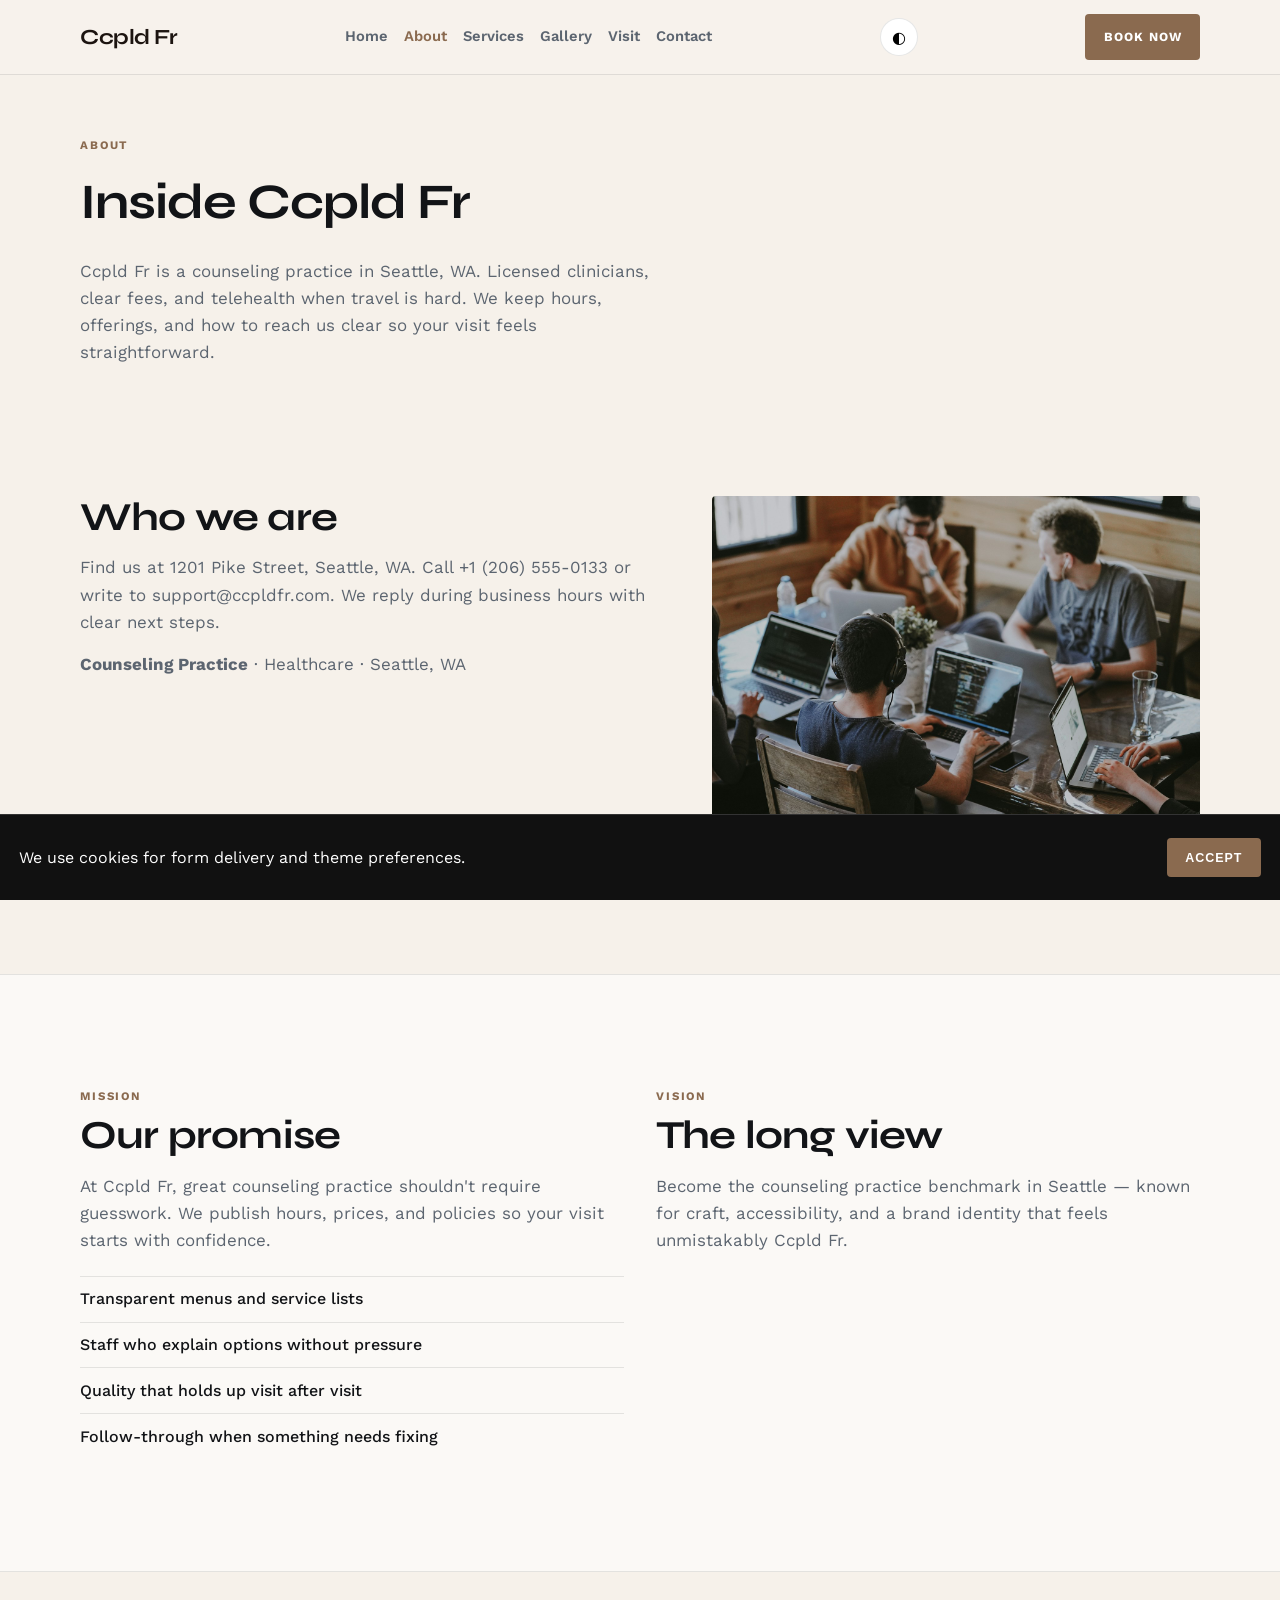
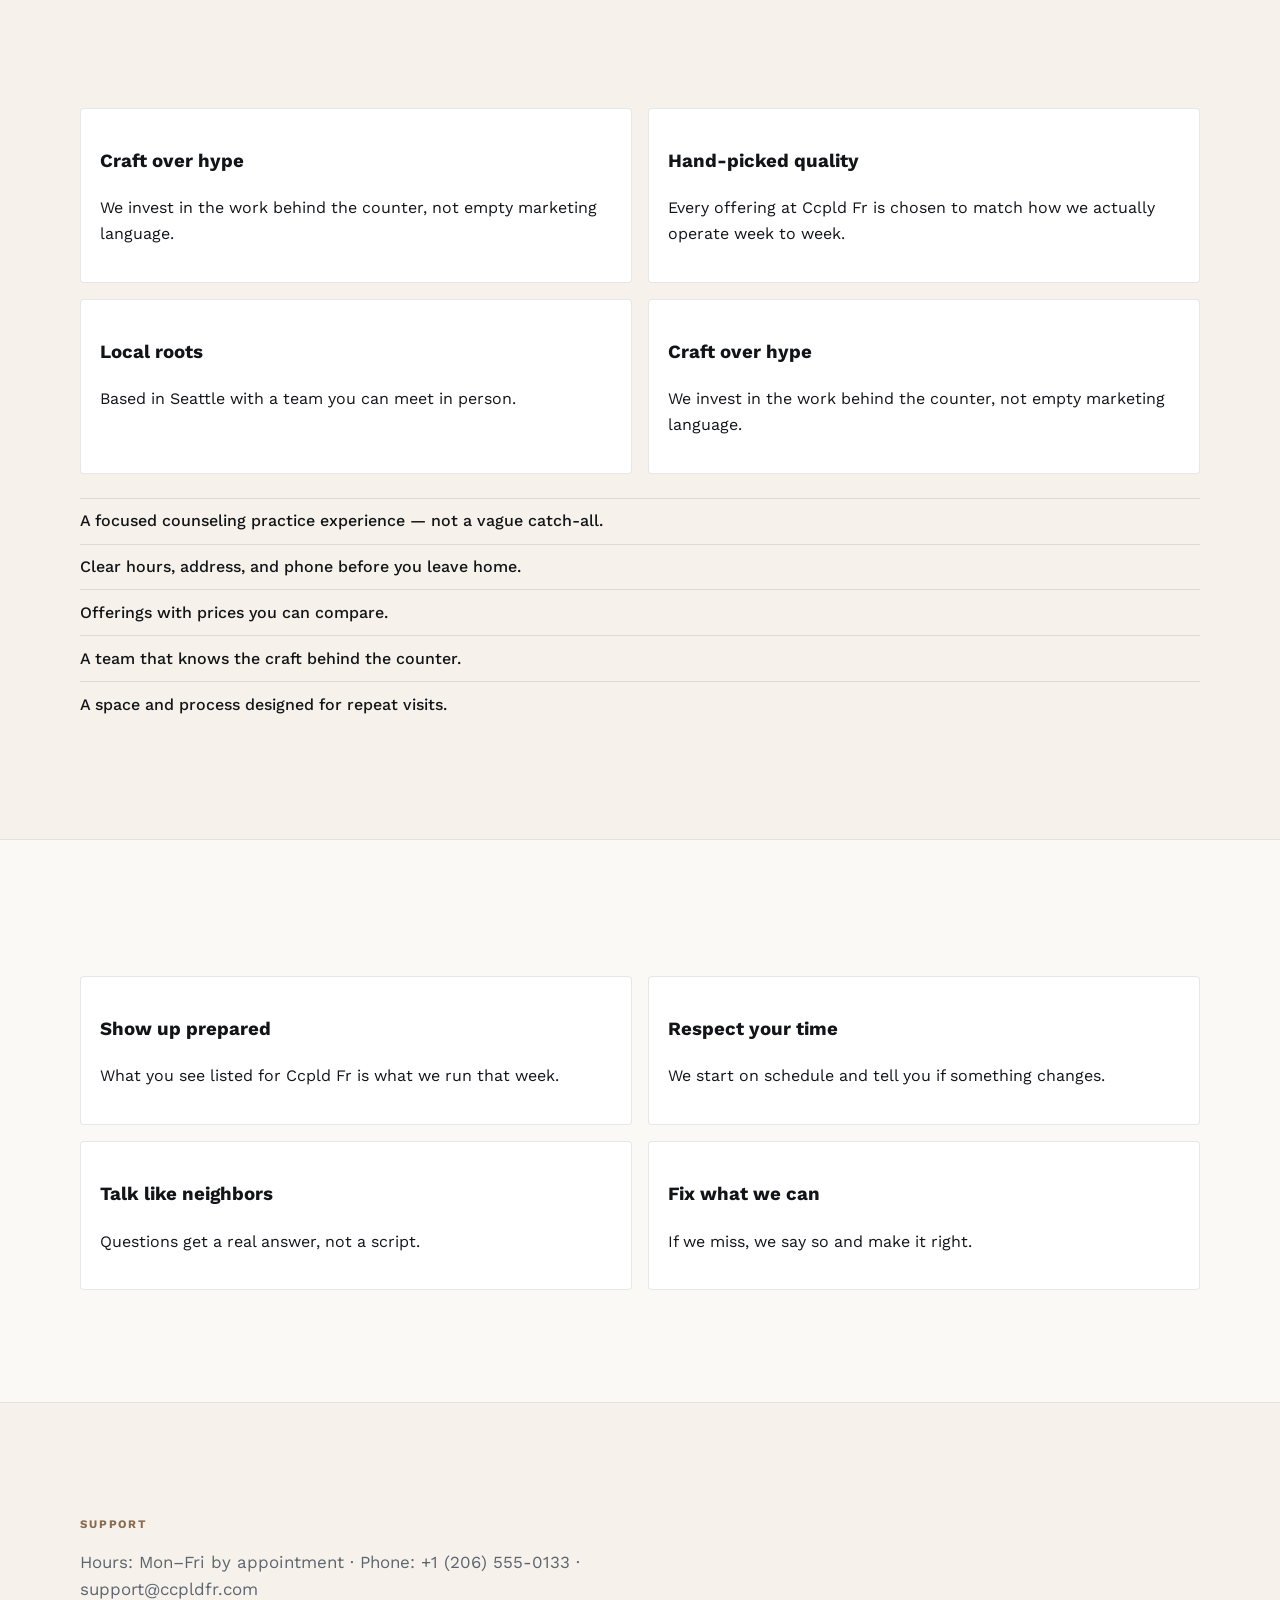
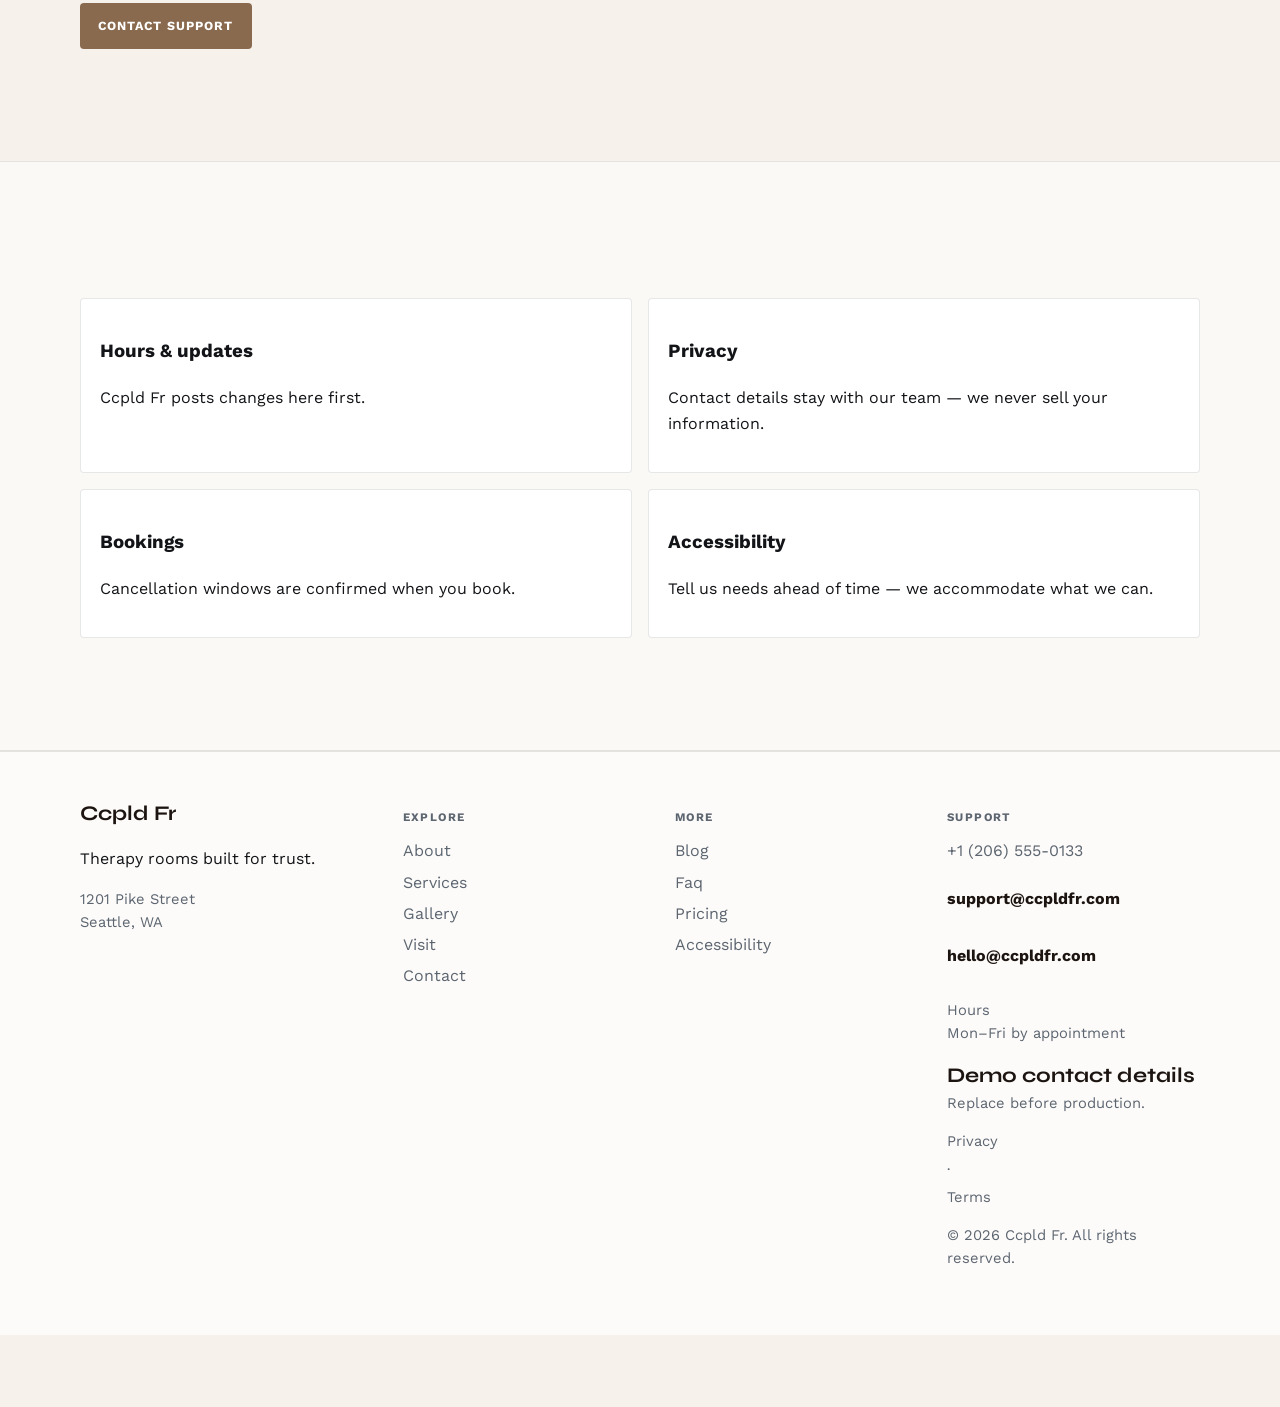
==== about.html @ 1e49762f "Publish company website" ====
<!DOCTYPE html>
<html lang="en">
<head>
  <meta charset="UTF-8" />
  <meta name="viewport" content="width=device-width, initial-scale=1" />
  <title>About | Ccpld Fr</title>
  <meta name="description" content="Ccpld Fr is a counseling practice in Seattle, WA. Licensed clinicians, clear fees, and telehealth when travel is hard. We keep hours, offerings, and h" />
  <meta property="og:title" content="About | Ccpld Fr" />
  <meta property="og:description" content="Ccpld Fr is a counseling practice in Seattle, WA. Licensed clinicians, clear fees, and telehealth when travel is hard. We keep hours, offerings, and h" />
  <meta property="og:type" content="website" />
  <meta name="twitter:card" content="summary_large_image" />
  <meta name="twitter:title" content="About | Ccpld Fr" />
  <meta name="twitter:description" content="Ccpld Fr is a counseling practice in Seattle, WA. Licensed clinicians, clear fees, and telehealth when travel is hard. We keep hours, offerings, and h" />
  <meta property="og:image" content="assets/img-1.jpg" />
  <meta name="twitter:image" content="assets/img-1.jpg" />
  <meta property="og:url" content="https://ccpld-fr.github.io" />
  <script type="application/ld+json">{"@context": "https://schema.org", "@type": "LocalBusiness", "name": "Ccpld Fr", "description": "Therapy rooms built for trust.", "url": "https://ccpld-fr.github.io", "image": "assets/img-1.jpg"}</script>
<script type="application/ld+json">{"@context": "https://schema.org", "@type": "FAQPage", "mainEntity": [{"@type": "Question", "name": "Where are you?", "acceptedAnswer": {"@type": "Answer", "text": "1201 Pike Street, Seattle, WA. See the map on Visit."}}, {"@type": "Question", "name": "How do I reach support?", "acceptedAnswer": {"@type": "Answer", "text": "Use the Contact form or email support@ccpldfr.com. We reply during open hours."}}, {"@type": "Question", "name": "How do I book?", "acceptedAnswer": {"@type": "Answer", "text": "Send a message on Contact, email bookings@ccpldfr.com, or call +1 (206) 555-0133."}}, {"@type": "Question", "name": "Are prices current?", "acceptedAnswer": {"@type": "Answer", "text": "Listed prices are current and may shift with seasons — we update this site when they do."}}, {"@type": "Question", "name": "Do you take groups?", "acceptedAnswer": {"@type": "Answer", "text": "Yes for many bookings — tell us the size and date and we'll confirm what Ccpld Fr can host."}}, {"@type": "Question", "name": "What should I bring?", "acceptedAnswer": {"@type": "Answer", "text": "Just yourself (and any notes on allergies, sizes, or preferences). We'll handle the rest."}}, {"@type": "Question", "name": "Can I book for someone else?", "acceptedAnswer": {"@type": "Answer", "text": "Yes — include their name and preferences in the contact form."}}, {"@type": "Question", "name": "Is parking available?", "acceptedAnswer": {"@type": "Answer", "text": "See Locations for the branch closest to you in Seattle."}}, {"@type": "Question", "name": "Do you take walk-ins at Ccpld Fr?", "acceptedAnswer": {"@type": "Answer", "text": "Yes when capacity allows — check Visit for peak hours."}}, {"@type": "Question", "name": "Do you host private events?", "acceptedAnswer": {"@type": "Answer", "text": "Contact us with date, headcount and services preferences."}}, {"@type": "Question", "name": "Where can I read updates?", "acceptedAnswer": {"@type": "Answer", "text": "Blog and Journal pages publish changes before social media."}}, {"@type": "Question", "name": "How do I join the team?", "acceptedAnswer": {"@type": "Answer", "text": "Open roles are listed on Careers — we reply to every application."}}, {"@type": "Question", "name": "Is the space accessible?", "acceptedAnswer": {"@type": "Answer", "text": "See our Accessibility page for entrance, seating and restroom notes."}}, {"@type": "Question", "name": "Do you offer gift cards?", "acceptedAnswer": {"@type": "Answer", "text": "Yes — see our Gift Cards page for digital and in-store options."}}]}</script>
<script type="application/ld+json">{"@context": "https://schema.org", "@type": "WebSite", "name": "Ccpld Fr", "url": "https://ccpld-fr.github.io", "description": "Therapy rooms built for trust."}</script>
  <link rel="alternate" hreflang="en" href="index.html" />
  <link rel="alternate" hreflang="x-default" href="index.html" />
  <meta name="theme-color" content="#111111" />
  <link rel="preconnect" href="https://fonts.googleapis.com" />
  <link rel="preconnect" href="https://fonts.gstatic.com" crossorigin />
  <link href="https://fonts.googleapis.com/css2?family=Syne:wght@600;700;800&family=Work+Sans:wght@400;500;600;700&display=swap" rel="stylesheet" />
  <link rel="stylesheet" href="styles.css" />
  <link rel="icon" href="favicon.svg" type="image/svg+xml" />
</head>
<body>

  <header class="top">
    <div class="shell bar">
      <a class="logo" href="index.html">Ccpld Fr</a>
      <button class="nav-toggle" type="button" aria-label="Open menu" data-nav-toggle>
        <span></span><span></span><span></span>
      </button>
      <nav data-nav><a href="index.html">Home</a><a href="about.html" class="on">About</a><a href="offerings.html">Services</a><a href="gallery.html">Gallery</a><a href="visit.html">Visit</a><a href="contact.html">Contact</a></nav>
      <button type="button" class="theme-toggle" data-theme-toggle aria-label="Toggle dark mode">◐</button>
      <a class="cta" href="contact.html" data-open-book>Book now</a>
    </div>
  </header>  <main class="page">
    <section class="page-hero"><div class="shell">
      <p class="eyebrow">About</p>
      <h1>Inside Ccpld Fr</h1>
      <p class="lead">Ccpld Fr is a counseling practice in Seattle, WA. Licensed clinicians, clear fees, and telehealth when travel is hard. We keep hours, offerings, and how to reach us clear so your visit feels straightforward.</p>
    </div></section>
    <section class="block"><div class="shell split">
      <div><h2>Who we are</h2><p class="lead">Find us at 1201 Pike Street, Seattle, WA. Call +1 (206) 555-0133 or write to support@ccpldfr.com. We reply during business hours with clear next steps.</p>
      <p class="lead"><strong>Counseling Practice</strong> · Healthcare · Seattle, WA</p></div>
      <img class="solo" src="assets/img-4.jpg" alt="Ccpld Fr" />
    </div></section>
    <section class="block tint"><div class="shell two-col">
      <article><p class="eyebrow">Mission</p><h2>Our promise</h2><p class="lead">At Ccpld Fr, great counseling practice shouldn't require guesswork. We publish hours, prices, and policies so your visit starts with confidence.</p>
      <ul class="checks"><li>Transparent menus and service lists</li><li>Staff who explain options without pressure</li><li>Quality that holds up visit after visit</li><li>Follow-through when something needs fixing</li></ul></article>
      <article><p class="eyebrow">Vision</p><h2>The long view</h2><p class="lead">Become the counseling practice benchmark in Seattle — known for craft, accessibility, and a brand identity that feels unmistakably Ccpld Fr.</p></article>
    </div></section>
    <section class="block"><div class="shell"><div class="value-grid"><article><h3>Craft over hype</h3><p>We invest in the work behind the counter, not empty marketing language.</p></article>
<article><h3>Hand-picked quality</h3><p>Every offering at Ccpld Fr is chosen to match how we actually operate week to week.</p></article>
<article><h3>Local roots</h3><p>Based in Seattle with a team you can meet in person.</p></article>
<article><h3>Craft over hype</h3><p>We invest in the work behind the counter, not empty marketing language.</p></article></div><ul class="checks" style="margin-top:1.5rem"><li>A focused counseling practice experience — not a vague catch-all.</li>
<li>Clear hours, address, and phone before you leave home.</li>
<li>Offerings with prices you can compare.</li>
<li>A team that knows the craft behind the counter.</li>
<li>A space and process designed for repeat visits.</li></ul></div></section>
    <section class="block tint"><div class="shell"><div class="value-grid"><article><h3>Show up prepared</h3><p>What you see listed for Ccpld Fr is what we run that week.</p></article>
<article><h3>Respect your time</h3><p>We start on schedule and tell you if something changes.</p></article>
<article><h3>Talk like neighbors</h3><p>Questions get a real answer, not a script.</p></article>
<article><h3>Fix what we can</h3><p>If we miss, we say so and make it right.</p></article></div></div></section>
    
    <section class="block"><div class="shell"><p class="eyebrow">Support</p><p class="lead">Hours: Mon–Fri by appointment · Phone: +1 (206) 555-0133 · support@ccpldfr.com</p>
    <a class="btn solid" href="contact.html">Contact support</a></div></section>
    <section class="block tint"><div class="shell"><div class="value-grid"><article><h3>Hours & updates</h3><p>Ccpld Fr posts changes here first.</p></article>
<article><h3>Privacy</h3><p>Contact details stay with our team — we never sell your information.</p></article>
<article><h3>Bookings</h3><p>Cancellation windows are confirmed when you book.</p></article>
<article><h3>Accessibility</h3><p>Tell us needs ahead of time — we accommodate what we can.</p></article></div></div></section>
  </main>
  <footer class="foot">
    <div class="shell foot-grid">
      <div>
        <strong>Ccpld Fr</strong>
        <p>Therapy rooms built for trust.</p>
        <p class="foot-meta">1201 Pike Street<br/>Seattle, WA</p>
      </div>
      <div>
        <p class="fh">Explore</p>
        <a href="about.html">About</a><a href="offerings.html">Services</a><a href="gallery.html">Gallery</a><a href="visit.html">Visit</a><a href="contact.html">Contact</a>
      </div>
      <div>
        <p class="fh">More</p>
        <a href="blog.html">Blog</a><a href="faq.html">Faq</a><a href="pricing.html">Pricing</a><a href="accessibility.html">Accessibility</a>
      </div>
      <div>
        <p class="fh">Support</p>
        <a href="tel:+12065550133">+1 (206) 555-0133</a>
        <p class="mail-plain">support@ccpldfr.com</p>
        <p class="mail-plain">hello@ccpldfr.com</p>
        <p class="foot-meta">Hours<br/>Mon–Fri by appointment</p>
        <p class="foot-meta"><strong>Demo contact details</strong><br/>Replace before production.</p>
        <p class="foot-meta"><a href="privacy.html">Privacy</a> · <a href="terms.html">Terms</a></p>
        <p class="foot-meta">© 2026 Ccpld Fr. All rights reserved.</p>
      </div>
    </div>
  </footer>
  <div class="cookie-bar" data-cookie-bar hidden>
    <p>We use cookies for form delivery and theme preferences.</p>
    <button type="button" class="btn solid" data-cookie-accept>Accept</button>
  </div>
  <div class="mobile-cta">
    <a href="tel:+12065550133">Call</a>
    <button type="button" data-open-book>Book</button>
    <a href="visit.html">Map</a>
  </div>
  <div class="toast" data-toast hidden></div>

  <div class="modal" data-book-modal hidden>
    <div class="modal-card">
      <button class="modal-close" type="button" data-close-book aria-label="Close">×</button>
      <p class="eyebrow">Quick request</p>
      <h3>Contact Ccpld Fr</h3>
      <p class="lead">Send the essentials and we will reply by email.</p>
      <form class="contact-form compact" data-quick-book data-support="support@ccpldfr.com">
        <label>Name<input name="name" required placeholder="Your name" /></label>
        <label>Email<input type="email" name="email" required placeholder="you@email.com" /></label>
        <label>Timing<input name="when" required placeholder="Preferred date or timeline" /></label>
        <label>Notes<textarea name="message" rows="3" placeholder="Project, product, service or other details…"></textarea></label>
        <button class="btn solid" type="submit">Book</button>
      </form>
    </div>
  </div>

  <div class="lightbox" data-lightbox hidden>
    <button class="modal-close" type="button" data-lightbox-close aria-label="Close">×</button>
    <img data-lightbox-img alt="" />
    <div class="lightbox-nav">
      <button type="button" data-lightbox-prev>‹</button>
      <button type="button" data-lightbox-next>›</button>
    </div>
  </div>
  <script src="site.js"></script>
</body></html>
---- styles.css ----
:root {
  --ink:#121417; --muted:#5c6570; --paper:#f6f1ea;
  --accent:#8a6a4f; --deep:#1c1410; --line:rgba(18,20,23,.10);
  --display:"Syne",Georgia,"Times New Roman",serif;
  --body:"Work Sans","Segoe UI",sans-serif; --shell:1120px;
  --radius:4px;
}
*{box-sizing:border-box} html{scroll-behavior:smooth}
body{margin:0;font-family:var(--body);color:var(--ink);background:var(--paper);line-height:1.6;padding-bottom:72px;-webkit-font-smoothing:antialiased}
a{color:inherit;text-decoration:none} img{max-width:100%;display:block}
.shell{width:min(var(--shell),calc(100% - 2.4rem));margin-inline:auto}
.sr{position:absolute;left:-9999px}
.mail-plain{display:inline-block;font-weight:700;color:var(--deep);word-break:break-all}
.support-banner{padding:1.25rem 1.35rem;margin:0 0 1.5rem;border:1px solid var(--line);border-left:4px solid var(--accent);background:#fff;border-radius:var(--radius)}
.support-mail{margin:.35rem 0 .5rem;font-family:var(--display);font-size:clamp(1.4rem,3vw,2rem);font-weight:700;color:var(--deep)}
.form-success{margin-top:1.2rem;padding:1.4rem;border:1px solid color-mix(in srgb,var(--accent) 35%,var(--line));background:#fff;border-radius:var(--radius)}
.form-success h3{margin:0 0 .5rem;font-family:var(--display);font-size:1.6rem}
.form-success[hidden],.contact-form[hidden]{display:none !important}
.contact-form select{width:100%;padding:.85rem 1rem;border:1px solid var(--line);border-radius:8px;font:inherit;background:#fff}
.top{position:sticky;top:0;z-index:40;backdrop-filter:blur(14px);background:color-mix(in srgb,var(--paper) 90%,white);border-bottom:1px solid var(--line)}
.bar{min-height:74px;display:flex;align-items:center;justify-content:space-between;gap:1rem;position:relative}
.logo{font-family:var(--display);font-weight:700;font-size:1.35rem;color:var(--deep);letter-spacing:-.02em}
nav{display:flex;flex-wrap:wrap;gap:1rem;font-weight:600;font-size:.92rem;color:var(--muted)}
nav a.on,nav a:hover{color:var(--accent)}
.nav-toggle{display:none;flex-direction:column;gap:5px;background:transparent;border:0;padding:.4rem;cursor:pointer}
.nav-toggle span{display:block;width:22px;height:2px;background:var(--deep)}
.cta,.btn{display:inline-flex;align-items:center;justify-content:center;padding:.8rem 1.15rem;border-radius:var(--radius);font-weight:700;font-size:.92rem;border:0;cursor:pointer;letter-spacing:.01em}
.cta,.btn.solid{background:var(--accent);color:#fff}
.btn.line{border:1px solid rgba(255,255,255,.55);color:#fff;background:transparent}
.btn.quiet{border:1px solid var(--line);background:#fff;color:var(--ink)}
.hero{position:relative;min-height:88vh;display:grid;align-items:end;color:#fff;overflow:hidden}
.hero-bg{position:absolute;inset:0;background-size:cover;background-position:center center;background-repeat:no-repeat}
.hero-shade{position:absolute;inset:0;background:linear-gradient(115deg,rgba(10,12,16,.72),rgba(10,12,16,.18))}
.hero-photo img{width:100%;aspect-ratio:16/9;object-fit:cover;object-position:center;display:block;max-height:min(78vh,900px)}
.hero-copy{position:relative;z-index:2;padding:5rem 0 3.8rem;max-width:720px}
.brand{margin:0 0 .75rem;font-family:var(--display);font-size:clamp(1.85rem,3.6vw,2.7rem);font-weight:700}
.hero h1,.page-hero h1{margin:0;font-family:var(--display);letter-spacing:-.03em;font-weight:700}
.hero h1{font-size:clamp(2.15rem,5.2vw,3.55rem);max-width:15ch;line-height:1.05}
.lede{margin:1.15rem 0 0;max-width:42ch;color:rgba(255,255,255,.9);font-size:1.08rem}
.actions{display:flex;flex-wrap:wrap;gap:.75rem;margin-top:1.7rem}
.promo{display:flex;justify-content:space-between;gap:1rem;align-items:center;margin:1.35rem auto;padding:1.05rem 1.25rem;background:#fff;border:1px solid var(--line);border-radius:var(--radius);box-shadow:0 8px 28px rgba(18,20,23,.04)}
.promo p{margin:0;font-weight:600}
.promo a{font-weight:800;color:var(--accent);white-space:nowrap}
.strip{border-bottom:1px solid var(--line);background:rgba(255,255,255,.5)}
.strip-row{display:flex;flex-wrap:wrap;gap:.8rem 1.5rem;padding:1.05rem 0;font-weight:700;color:var(--deep);font-size:.95rem}
.stats-band{border-bottom:1px solid var(--line);background:rgba(255,255,255,.72)}
.stats-row{display:grid;grid-template-columns:repeat(4,1fr);gap:1rem;padding:1.55rem 0}
.stat b{display:block;font-family:var(--display);font-size:1.65rem;color:var(--deep)}
.stat span{display:block;margin-top:.25rem;color:var(--muted);font-size:.88rem}
.mosaic{display:grid;grid-template-columns:1.2fr 1fr 1fr;gap:.85rem}
.mosaic img{width:100%;aspect-ratio:4/3;object-fit:cover;object-position:center;border-radius:var(--radius);display:block}
.block{padding:4.8rem 0}.block.tint{background:rgba(255,255,255,.58);border-block:1px solid var(--line)}
.eyebrow{margin:0 0 .55rem;font-size:.72rem;font-weight:700;letter-spacing:.16em;text-transform:uppercase;color:var(--accent)}
h2{margin:0;font-family:var(--display);font-size:clamp(1.85rem,3.1vw,2.55rem);letter-spacing:-.03em;max-width:18ch;line-height:1.1}
.lead{margin:.95rem 0 0;color:var(--muted);max-width:52ch;font-size:1.06rem}
.split{display:grid;grid-template-columns:1.1fr .9fr;gap:2.2rem;align-items:start}
.amenity-grid,.contact-grid,.newsletter{display:grid;grid-template-columns:1.1fr .9fr;gap:2.2rem;align-items:start}
.checks,.why,.hours{margin:1.35rem 0 0;padding:0;list-style:none}
.checks li,.why li,.hours li{padding:.6rem 0;border-top:1px solid var(--line);font-weight:500}
.hours-card,.card{background:#fff;border:1px solid var(--line);border-radius:var(--radius);padding:1.4rem;box-shadow:0 10px 30px rgba(18,20,23,.035)}
.card-actions{display:flex;flex-wrap:wrap;gap:.6rem;margin-top:1rem}
.stack-card p{margin:0 0 1rem}
.about-photos{display:grid;gap:.85rem}
.about-photos img,.solo{width:100%;aspect-ratio:4/3;object-fit:cover;object-position:center;border-radius:var(--radius)}
.solo.wide{aspect-ratio:16/9;margin-top:1rem}
.menu-grid{margin-top:2rem;display:grid;grid-template-columns:repeat(3,1fr);gap:1rem}
.menu-list{margin-top:1.5rem;display:grid;gap:.85rem}
.menu-list .item{padding:1.1rem 1.2rem}
.item{background:#fff;border:1px solid var(--line);border-radius:var(--radius);padding:1.2rem;position:relative;box-shadow:0 8px 24px rgba(18,20,23,.03)}
.item.soft{background:color-mix(in srgb,var(--paper) 70%,white)}
.item-top{display:flex;justify-content:space-between;gap:.5rem;align-items:baseline}
.item h3{margin:0 0 .35rem;font-family:var(--display);font-size:1.25rem}
.item p{margin:0;color:var(--muted)}
.item .tag{margin-top:.7rem;font-size:.72rem;font-weight:800;letter-spacing:.1em;text-transform:uppercase;color:var(--accent)}
.price{font-weight:700;color:var(--accent);white-space:nowrap}
.process{list-style:none;margin:2rem 0 0;padding:0;display:grid;gap:1rem}
.process li{display:grid;grid-template-columns:64px 1fr;gap:1rem;padding:1rem 0;border-top:1px solid var(--line)}
.process span{font-family:var(--display);font-size:1.5rem;color:var(--accent)}
.quotes{display:grid;grid-template-columns:repeat(3,1fr);gap:1rem;margin-top:1.5rem}
blockquote{margin:0;padding:1.3rem;background:#fff;border:1px solid var(--line);border-radius:var(--radius)}
blockquote p{margin:0;font-family:var(--display);font-size:1.25rem;line-height:1.25}
blockquote footer{margin-top:.85rem;color:var(--muted);font-size:.9rem}
.value-grid,.team-grid{display:grid;grid-template-columns:repeat(2,1fr);gap:1rem;margin-top:1.5rem}
.two-col{display:grid;grid-template-columns:1fr 1fr;gap:2rem;align-items:start}
.value-grid article,.person,.team-card{background:#fff;border:1px solid var(--line);border-radius:var(--radius);padding:1.2rem;overflow:hidden}
.team-card img{width:100%;aspect-ratio:1;object-fit:cover;object-position:center top;border-radius:calc(var(--radius) - 4px);margin:0 0 .85rem;display:block}
.team-card h3{margin:0 0 .25rem;font-family:var(--display);font-size:1.2rem}
.team-card .eyebrow{margin:0 0 .5rem}
.team-card p:last-child{margin:0;color:var(--muted);line-height:1.55}
.person .role{color:var(--accent);font-weight:700;margin:.2rem 0 .5rem}
img{max-width:100%;height:auto;display:block}
picture,figure{margin:0}
.faq details{border-top:1px solid var(--line);padding:1rem 0}
.faq summary{cursor:pointer;font-weight:700}
.faq p{margin:.6rem 0 0;color:var(--muted)}
.page-hero{padding:3.8rem 0 1.1rem}
.page-hero h1{font-size:clamp(2.1rem,4vw,3.1rem);max-width:16ch}
.page .lead{color:var(--muted)}
.gallery-rich{display:grid;grid-template-columns:repeat(2,1fr);gap:1rem}
.gallery-rich figure{margin:0}
.gallery-rich img{width:100%;aspect-ratio:4/3;object-fit:cover;object-position:center;border-radius:var(--radius)}
.gallery-rich figcaption{margin-top:.45rem;color:var(--muted);font-size:.88rem}
.visit-grid{display:grid;grid-template-columns:.85fr 1.15fr;gap:1.6rem}
.map-wrap{margin-top:1rem;border-radius:var(--radius);overflow:hidden;border:1px solid var(--line);background:#fff}
.map-wrap iframe{width:100%;height:320px;border:0;display:block}
.map-note{margin:.55rem 1rem 1rem;font-size:.9rem}
.map-note a{color:var(--accent);font-weight:700}
.contact-form,.news-form{display:grid;gap:.9rem;margin-top:1rem}
.contact-form label{display:grid;gap:.35rem;font-weight:700;font-size:.9rem}
.contact-form input,.contact-form textarea,.news-form input{width:100%;padding:.9rem 1rem;border:1px solid var(--line);border-radius:8px;font:inherit;background:#fff}
.contact-form input:focus,.contact-form textarea:focus,.contact-form select:focus,.news-form input:focus{outline:2px solid color-mix(in srgb,var(--accent) 45%,white);border-color:var(--accent)}
.news-form{grid-template-columns:1fr auto;align-items:center}
.form-note{margin:0;color:var(--muted);font-size:.88rem}
.cta-band{padding:4rem 0;background:var(--deep);color:#fff}
.cta-band h2{color:#fff;max-width:16ch}
.cta-band p{color:rgba(255,255,255,.86);max-width:46ch}
.center-cta{text-align:center;margin-top:2rem}
.textlink{display:inline-block;margin-top:1rem;font-weight:700;color:var(--accent)}
.foot{border-top:1px solid var(--line);padding:2.8rem 0 3.2rem;background:rgba(255,255,255,.72)}
.foot-grid{display:grid;grid-template-columns:1.2fr 1fr 1fr 1fr;gap:1.2rem}
.fh{font-size:.72rem;font-weight:700;letter-spacing:.12em;text-transform:uppercase;color:var(--muted)}
.foot a{display:block;margin:.35rem 0;color:var(--muted)}
.foot a:hover{color:var(--accent)}
.foot strong{font-family:var(--display);font-size:1.3rem;color:var(--deep)}
.foot-meta{color:var(--muted);font-size:.92rem;line-height:1.55}
.mobile-cta{display:none;position:fixed;left:0;right:0;bottom:0;z-index:50;background:#fff;border-top:1px solid var(--line);grid-template-columns:1fr 1fr 1fr}
.mobile-cta a,.mobile-cta button{text-align:center;padding:.95rem .4rem;font-weight:800;font-size:.85rem;color:var(--deep);background:transparent;border:0;font-family:inherit;cursor:pointer}
.mobile-cta a:nth-child(2),.mobile-cta button:nth-child(2){background:var(--accent);color:#fff}
.toast{position:fixed;left:50%;bottom:5.5rem;transform:translateX(-50%);background:var(--deep);color:#fff;padding:.9rem 1.2rem;border-radius:999px;font-weight:700;z-index:80;box-shadow:0 12px 32px rgba(0,0,0,.22)}
.btn.mini{padding:.45rem .7rem;font-size:.78rem}
.item-actions{display:flex;flex-wrap:wrap;gap:.45rem;margin-top:.9rem}
.offer-tools{margin-bottom:1rem}
.offer-tools input{width:min(420px,100%);padding:.85rem 1rem;border:1px solid var(--line);border-radius:8px;font:inherit;background:#fff}
.saved-tray{margin:1rem 0;padding:1rem;border:1px dashed var(--line);background:#fff;border-radius:var(--radius)}
.saved-tray ul{margin:.5rem 0 1rem;padding-left:1.1rem}
.open-badge{display:inline-flex;align-items:center;gap:.35rem;padding:.35rem .65rem;border-radius:999px;font-size:.75rem;font-weight:800;letter-spacing:.04em;text-transform:uppercase;background:#ecfdf5;color:#166534;border:1px solid #86efac}
.open-badge.closed{background:#fef2f2;color:#991b1b;border-color:#fecaca}
.open-badge.unknown{background:#f8fafc;color:#475569;border-color:#cbd5e1}
.text-cta{border:0;background:transparent;color:var(--accent);font-weight:800;cursor:pointer;font:inherit;padding:0}
.copy-btn{margin-left:.45rem;border:1px solid var(--line);background:#fff;border-radius:6px;padding:.2rem .45rem;font-size:.72rem;font-weight:700;cursor:pointer}
.gal-btn{display:block;width:100%;padding:0;border:0;background:transparent;cursor:zoom-in}
.gal-btn img{width:100%;aspect-ratio:4/3;object-fit:cover;object-position:center;border-radius:var(--radius)}
.modal,.lightbox{position:fixed;inset:0;z-index:90;background:rgba(10,12,16,.72);display:grid;place-items:center;padding:1rem}
.modal[hidden],.lightbox[hidden]{display:none !important}
.modal-card{width:min(480px,100%);background:var(--paper);border-radius:14px;padding:1.4rem 1.4rem 1.2rem;position:relative;border:1px solid var(--line);box-shadow:0 24px 60px rgba(0,0,0,.28)}
.modal-card h3{margin:.2rem 0 .4rem;font-family:var(--display);font-size:1.7rem}
.modal-close{position:absolute;top:.55rem;right:.7rem;border:0;background:transparent;font-size:1.6rem;cursor:pointer;line-height:1;color:var(--muted)}
.contact-form.compact{margin-top:.8rem}
.lightbox img{max-width:min(960px,92vw);max-height:82vh;object-fit:contain;border-radius:10px;background:#000}
.lightbox-nav{position:absolute;bottom:1.2rem;display:flex;gap:.6rem}
.lightbox-nav button{border:0;background:#fff;color:#111;width:44px;height:44px;border-radius:50%;font-size:1.4rem;cursor:pointer}
.item.is-saved{outline:2px solid color-mix(in srgb,var(--accent) 55%,white)}
.item.is-hidden{display:none}
@media(max-width:900px){
  .nav-toggle{display:flex}
  nav{display:none;position:absolute;top:74px;left:0;right:0;background:var(--paper);border-bottom:1px solid var(--line);padding:1rem;flex-direction:column;gap:.9rem}
  nav.open{display:flex}
  .cta{display:none}
  .split,.menu-grid,.quotes,.value-grid,.team-grid,.gallery-rich,.visit-grid,.foot-grid,.amenity-grid,.contact-grid,.newsletter,.news-form,.stats-row,.mosaic,.two-col{grid-template-columns:1fr}
  .mobile-cta{display:grid}
  .promo{flex-direction:column;align-items:flex-start}
}

.brand,.hero h1,.page-hero h1,h2{letter-spacing:-.02em}
.item,.card,.person,blockquote{border-radius:4px}
.cta,.btn{border-radius:4px;letter-spacing:.06em;text-transform:uppercase;font-size:.8rem}


.hero{min-height:88vh}.hero h1{font-weight:600;letter-spacing:-.035em}.block{padding:7rem 0}.item,.card,blockquote{box-shadow:none;border-color:color-mix(in srgb,var(--deep) 15%,transparent)}.mosaic img,.gallery-bento img{filter:saturate(.82)}.btn,.cta{letter-spacing:.08em;text-transform:uppercase;font-size:.78rem}

.prose-block .lead.wide{max-width:62ch}
.journal-card,.journal-entry{background:#fff;border:1px solid var(--line);border-radius:var(--radius);padding:1.2rem}
.journal-stack{display:grid;gap:1rem}
.compare-table{width:100%;border-collapse:collapse;margin-top:1rem}
.compare-table th,.compare-table td{border-top:1px solid var(--line);padding:.75rem;text-align:left}
.compare-table th{font-size:.72rem;letter-spacing:.12em;text-transform:uppercase;color:var(--muted)}
.gallery-hero{min-height:46vh;display:grid;align-items:end;color:#fff;background-size:cover;background-position:center;position:relative}
.gallery-hero::before{content:"";position:absolute;inset:0;background:linear-gradient(180deg,rgba(0,0,0,.15),rgba(0,0,0,.65))}
.gallery-hero .shell{position:relative;z-index:1;padding:3rem 0}
.page-hero.wide-hero h1{max-width:24ch}
.mosaic.teaser{grid-template-columns:repeat(3,1fr);max-height:420px;overflow:hidden}
.reveal{opacity:0;transform:translateY(14px);transition:opacity .5s ease,transform .5s ease}
.reveal.is-visible{opacity:1;transform:none}
.theme-toggle{border:1px solid var(--line);background:#fff;border-radius:999px;width:38px;height:38px;cursor:pointer;font-size:1rem}
body.theme-dark{--paper:#0e1114;--ink:#eef2f6;--muted:#9aa8b6;--line:rgba(255,255,255,.12)}
body.theme-dark .block.tint{background:rgba(255,255,255,.04)}
.cookie-bar{position:fixed;bottom:0;left:0;right:0;z-index:60;display:flex;align-items:center;justify-content:space-between;gap:1rem;padding:.85rem 1.2rem;background:#111;color:#fff;border-top:1px solid #333}
.cookie-bar[hidden]{display:none !important}
.insta-grid{display:grid;grid-template-columns:repeat(3,1fr);gap:.65rem}
.insta-cell{position:relative;overflow:hidden;border-radius:var(--radius)}
.insta-cell img{aspect-ratio:1;object-fit:cover;object-position:center;width:100%;display:block}
.insta-cell figcaption{position:absolute;inset:auto 0 0 0;padding:.5rem;font-size:.72rem;background:linear-gradient(transparent,rgba(0,0,0,.75));color:#fff}
.video-wrap{position:relative;padding-top:56.25%;border-radius:var(--radius);overflow:hidden}
.video-wrap iframe{position:absolute;inset:0;width:100%;height:100%;border:0}
.ba-slider{position:relative}
.ba-panels{display:grid;grid-template-columns:1fr 1fr;gap:1rem}
.ba-after{clip-path:inset(0 50% 0 0)}
.faq-page details{border:1px solid var(--line);border-radius:var(--radius);padding:.85rem 1rem;margin-bottom:.65rem;background:#fff}
.faq-page summary{cursor:pointer;font-weight:700}
.chat-slot{border:1px dashed var(--line);padding:1rem;border-radius:var(--radius);margin:1rem 0}
.theme-toggle{flex-shrink:0}
.bar{flex-wrap:wrap}
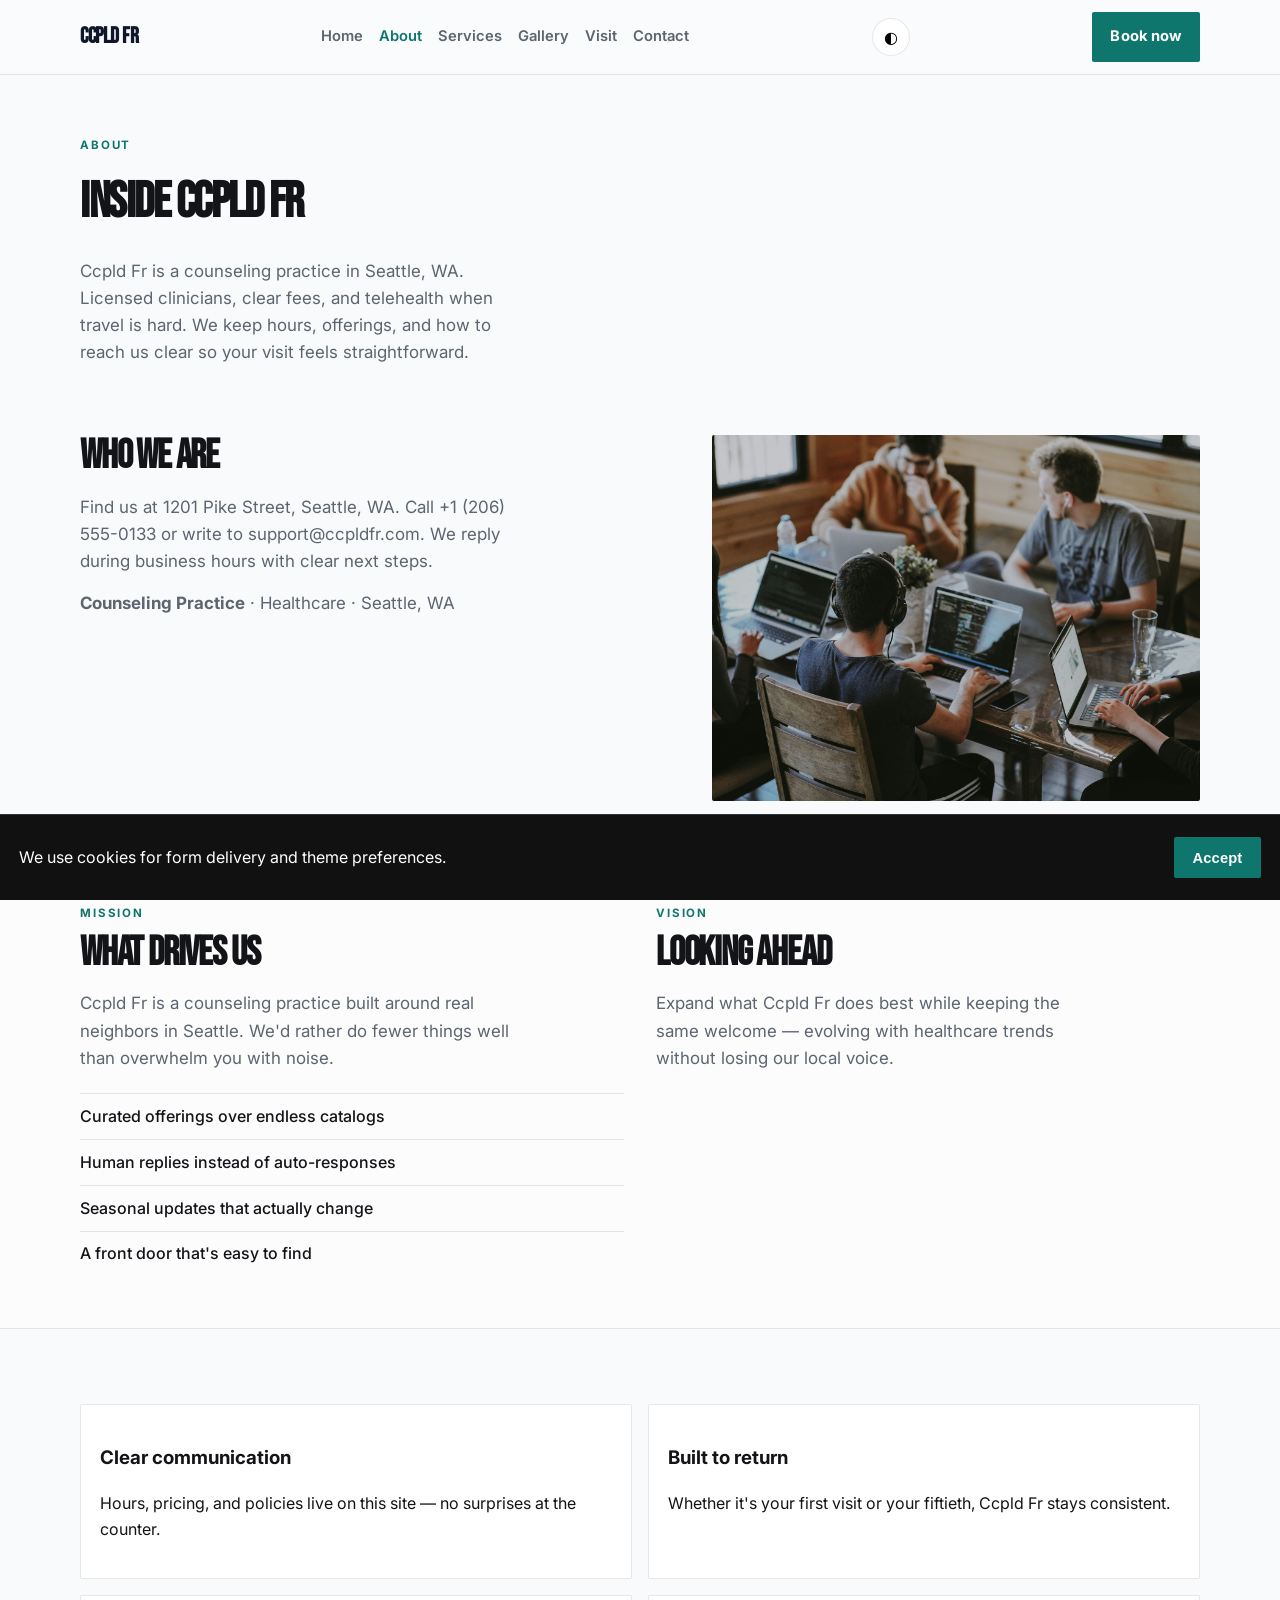
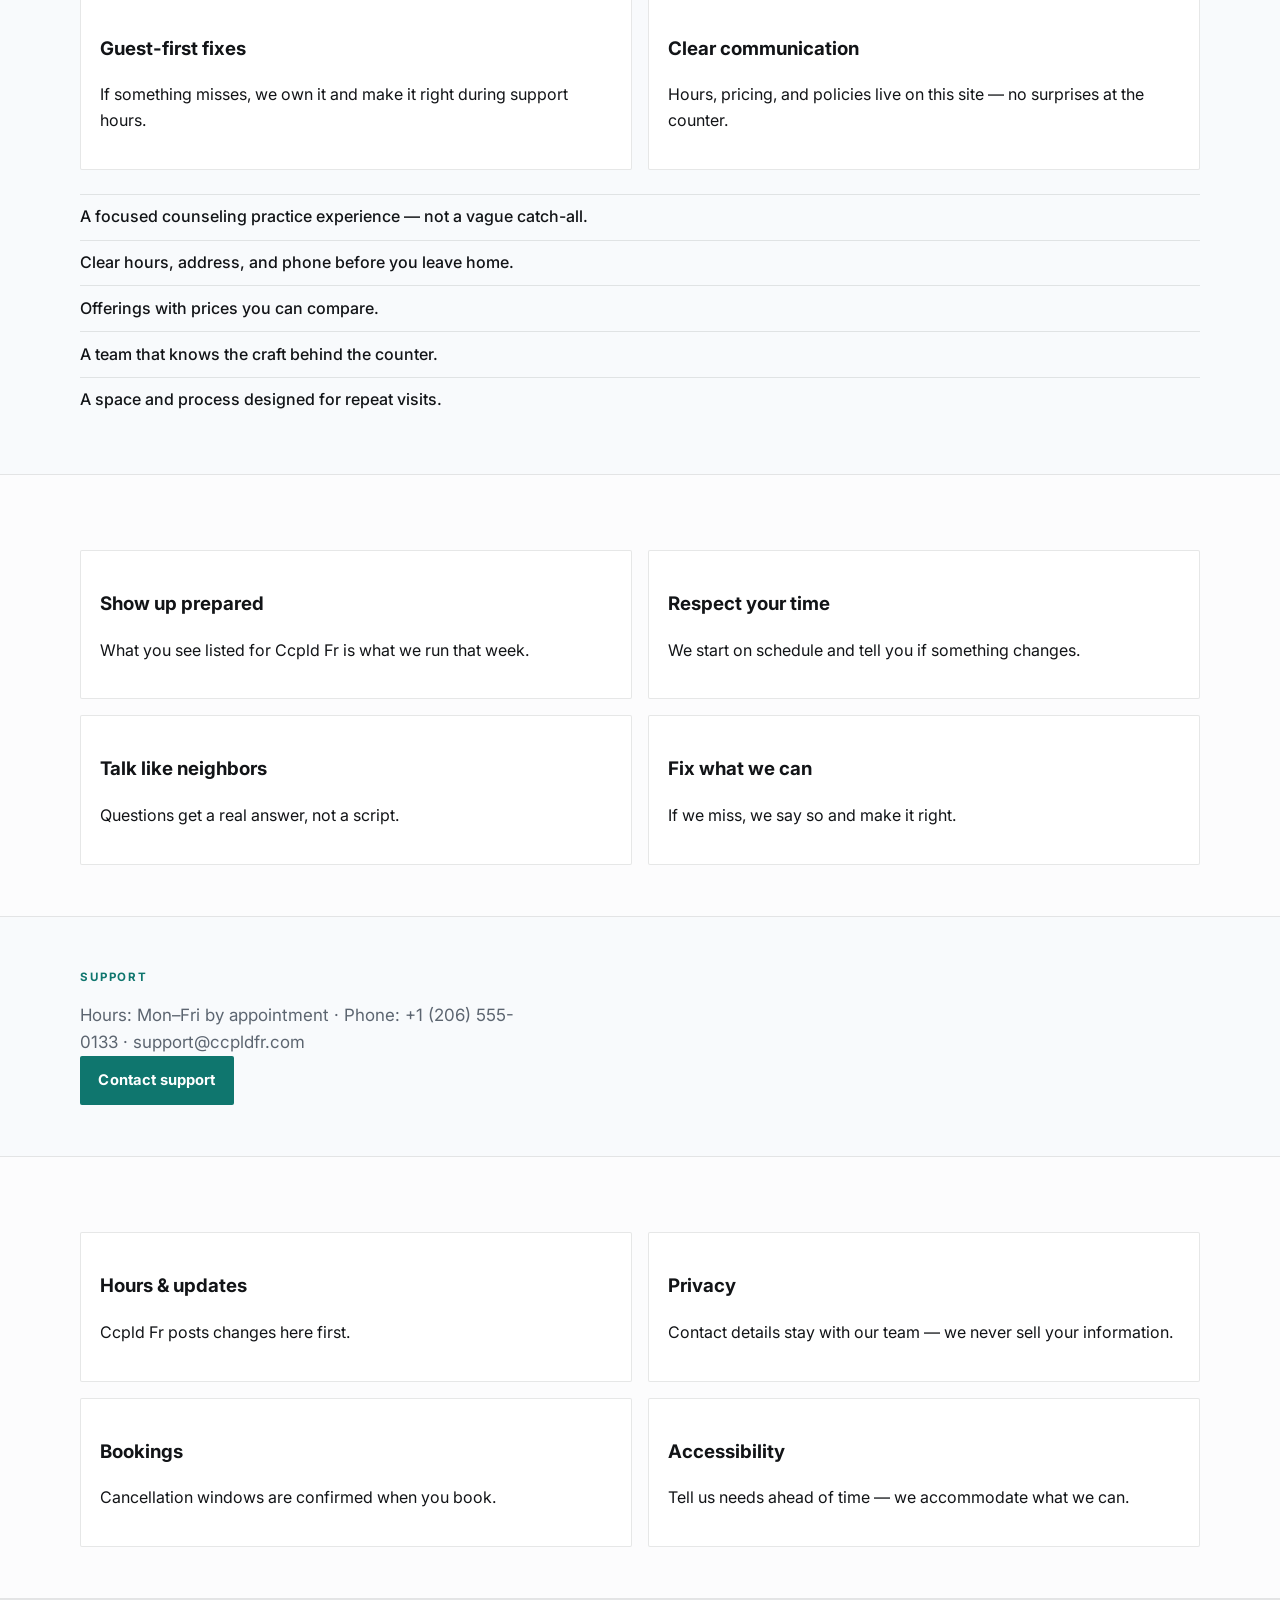
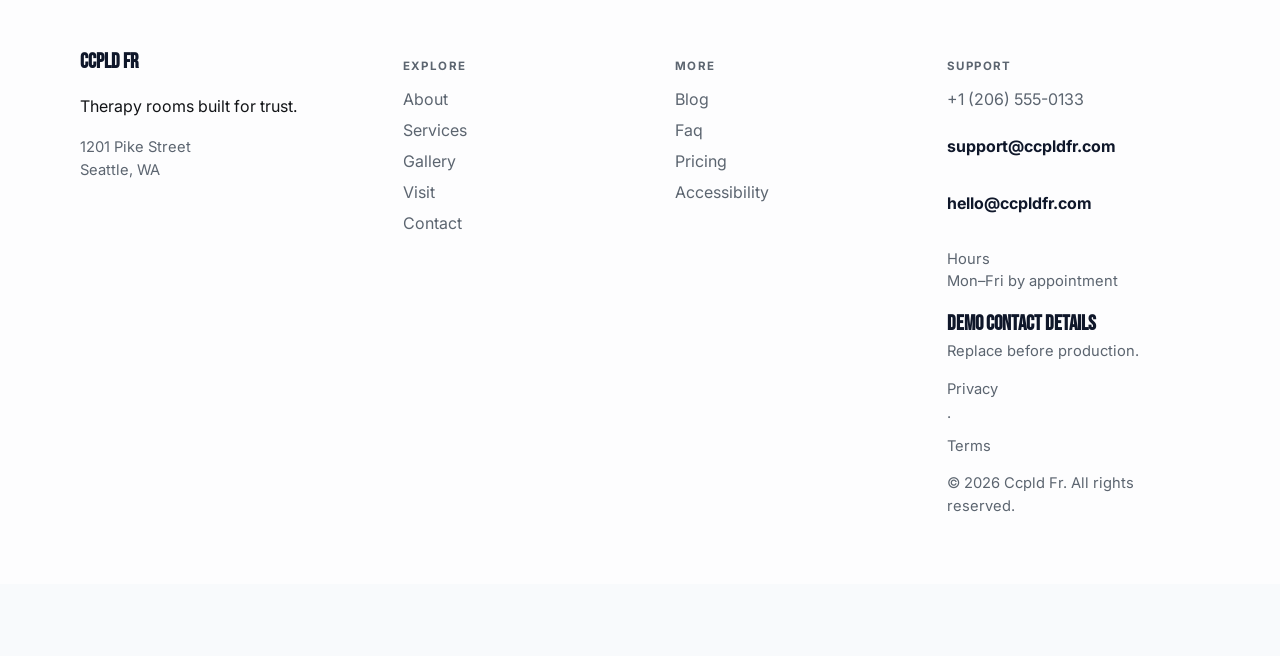
==== commit 00e8c497: "Improve website (minimal)" ====
--- a/about.html
+++ b/about.html
@@ -15,14 +15,14 @@
   <meta name="twitter:image" content="assets/img-1.jpg" />
   <meta property="og:url" content="https://ccpld-fr.github.io" />
   <script type="application/ld+json">{"@context": "https://schema.org", "@type": "LocalBusiness", "name": "Ccpld Fr", "description": "Therapy rooms built for trust.", "url": "https://ccpld-fr.github.io", "image": "assets/img-1.jpg"}</script>
-<script type="application/ld+json">{"@context": "https://schema.org", "@type": "FAQPage", "mainEntity": [{"@type": "Question", "name": "Where are you?", "acceptedAnswer": {"@type": "Answer", "text": "1201 Pike Street, Seattle, WA. See the map on Visit."}}, {"@type": "Question", "name": "How do I reach support?", "acceptedAnswer": {"@type": "Answer", "text": "Use the Contact form or email support@ccpldfr.com. We reply during open hours."}}, {"@type": "Question", "name": "How do I book?", "acceptedAnswer": {"@type": "Answer", "text": "Send a message on Contact, email bookings@ccpldfr.com, or call +1 (206) 555-0133."}}, {"@type": "Question", "name": "Are prices current?", "acceptedAnswer": {"@type": "Answer", "text": "Listed prices are current and may shift with seasons — we update this site when they do."}}, {"@type": "Question", "name": "Do you take groups?", "acceptedAnswer": {"@type": "Answer", "text": "Yes for many bookings — tell us the size and date and we'll confirm what Ccpld Fr can host."}}, {"@type": "Question", "name": "What should I bring?", "acceptedAnswer": {"@type": "Answer", "text": "Just yourself (and any notes on allergies, sizes, or preferences). We'll handle the rest."}}, {"@type": "Question", "name": "Can I book for someone else?", "acceptedAnswer": {"@type": "Answer", "text": "Yes — include their name and preferences in the contact form."}}, {"@type": "Question", "name": "Is parking available?", "acceptedAnswer": {"@type": "Answer", "text": "See Locations for the branch closest to you in Seattle."}}, {"@type": "Question", "name": "Do you take walk-ins at Ccpld Fr?", "acceptedAnswer": {"@type": "Answer", "text": "Yes when capacity allows — check Visit for peak hours."}}, {"@type": "Question", "name": "Do you host private events?", "acceptedAnswer": {"@type": "Answer", "text": "Contact us with date, headcount and services preferences."}}, {"@type": "Question", "name": "Where can I read updates?", "acceptedAnswer": {"@type": "Answer", "text": "Blog and Journal pages publish changes before social media."}}, {"@type": "Question", "name": "How do I join the team?", "acceptedAnswer": {"@type": "Answer", "text": "Open roles are listed on Careers — we reply to every application."}}, {"@type": "Question", "name": "Is the space accessible?", "acceptedAnswer": {"@type": "Answer", "text": "See our Accessibility page for entrance, seating and restroom notes."}}, {"@type": "Question", "name": "Do you offer gift cards?", "acceptedAnswer": {"@type": "Answer", "text": "Yes — see our Gift Cards page for digital and in-store options."}}]}</script>
+<script type="application/ld+json">{"@context": "https://schema.org", "@type": "FAQPage", "mainEntity": [{"@type": "Question", "name": "Where are you?", "acceptedAnswer": {"@type": "Answer", "text": "1201 Pike Street, Seattle, WA. See the map on Visit."}}, {"@type": "Question", "name": "How do I reach support?", "acceptedAnswer": {"@type": "Answer", "text": "Use the Contact form or email support@ccpldfr.com. We reply during open hours."}}, {"@type": "Question", "name": "How do I book?", "acceptedAnswer": {"@type": "Answer", "text": "Send a message on Contact, email bookings@ccpldfr.com, or call +1 (206) 555-0133."}}, {"@type": "Question", "name": "Are prices current?", "acceptedAnswer": {"@type": "Answer", "text": "Listed prices are current and may shift with seasons — we update this site when they do."}}, {"@type": "Question", "name": "Do you take groups?", "acceptedAnswer": {"@type": "Answer", "text": "Yes for many bookings — tell us the size and date and we'll confirm what Ccpld Fr can host."}}, {"@type": "Question", "name": "What should I bring?", "acceptedAnswer": {"@type": "Answer", "text": "Just yourself (and any notes on allergies, sizes, or preferences). We'll handle the rest."}}, {"@type": "Question", "name": "Do you take walk-ins at Ccpld Fr?", "acceptedAnswer": {"@type": "Answer", "text": "Yes when capacity allows — check Visit for peak hours."}}, {"@type": "Question", "name": "Do you host private events?", "acceptedAnswer": {"@type": "Answer", "text": "Contact us with date, headcount and services preferences."}}, {"@type": "Question", "name": "Where can I read updates?", "acceptedAnswer": {"@type": "Answer", "text": "Blog and Journal pages publish changes before social media."}}, {"@type": "Question", "name": "How do I join the team?", "acceptedAnswer": {"@type": "Answer", "text": "Open roles are listed on Careers — we reply to every application."}}, {"@type": "Question", "name": "Is the space accessible?", "acceptedAnswer": {"@type": "Answer", "text": "See our Accessibility page for entrance, seating and restroom notes."}}, {"@type": "Question", "name": "Do you offer gift cards?", "acceptedAnswer": {"@type": "Answer", "text": "Yes — see our Gift Cards page for digital and in-store options."}}, {"@type": "Question", "name": "Can I book for someone else?", "acceptedAnswer": {"@type": "Answer", "text": "Yes — include their name and preferences in the contact form."}}, {"@type": "Question", "name": "Is parking available?", "acceptedAnswer": {"@type": "Answer", "text": "See Locations for the branch closest to you in Seattle."}}]}</script>
 <script type="application/ld+json">{"@context": "https://schema.org", "@type": "WebSite", "name": "Ccpld Fr", "url": "https://ccpld-fr.github.io", "description": "Therapy rooms built for trust."}</script>
   <link rel="alternate" hreflang="en" href="index.html" />
   <link rel="alternate" hreflang="x-default" href="index.html" />
   <meta name="theme-color" content="#111111" />
   <link rel="preconnect" href="https://fonts.googleapis.com" />
   <link rel="preconnect" href="https://fonts.gstatic.com" crossorigin />
-  <link href="https://fonts.googleapis.com/css2?family=Syne:wght@600;700;800&family=Work+Sans:wght@400;500;600;700&display=swap" rel="stylesheet" />
+  <link href="https://fonts.googleapis.com/css2?family=Bebas+Neue&family=Inter:wght@400;500;600;700&display=swap" rel="stylesheet" />
   <link rel="stylesheet" href="styles.css" />
   <link rel="icon" href="favicon.svg" type="image/svg+xml" />
 </head>
@@ -50,14 +50,14 @@
       <img class="solo" src="assets/img-4.jpg" alt="Ccpld Fr" />
     </div></section>
     <section class="block tint"><div class="shell two-col">
-      <article><p class="eyebrow">Mission</p><h2>Our promise</h2><p class="lead">At Ccpld Fr, great counseling practice shouldn't require guesswork. We publish hours, prices, and policies so your visit starts with confidence.</p>
-      <ul class="checks"><li>Transparent menus and service lists</li><li>Staff who explain options without pressure</li><li>Quality that holds up visit after visit</li><li>Follow-through when something needs fixing</li></ul></article>
-      <article><p class="eyebrow">Vision</p><h2>The long view</h2><p class="lead">Become the counseling practice benchmark in Seattle — known for craft, accessibility, and a brand identity that feels unmistakably Ccpld Fr.</p></article>
+      <article><p class="eyebrow">Mission</p><h2>What drives us</h2><p class="lead">Ccpld Fr is a counseling practice built around real neighbors in Seattle. We'd rather do fewer things well than overwhelm you with noise.</p>
+      <ul class="checks"><li>Curated offerings over endless catalogs</li><li>Human replies instead of auto-responses</li><li>Seasonal updates that actually change</li><li>A front door that's easy to find</li></ul></article>
+      <article><p class="eyebrow">Vision</p><h2>Looking ahead</h2><p class="lead">Expand what Ccpld Fr does best while keeping the same welcome — evolving with healthcare trends without losing our local voice.</p></article>
     </div></section>
-    <section class="block"><div class="shell"><div class="value-grid"><article><h3>Craft over hype</h3><p>We invest in the work behind the counter, not empty marketing language.</p></article>
-<article><h3>Hand-picked quality</h3><p>Every offering at Ccpld Fr is chosen to match how we actually operate week to week.</p></article>
-<article><h3>Local roots</h3><p>Based in Seattle with a team you can meet in person.</p></article>
-<article><h3>Craft over hype</h3><p>We invest in the work behind the counter, not empty marketing language.</p></article></div><ul class="checks" style="margin-top:1.5rem"><li>A focused counseling practice experience — not a vague catch-all.</li>
+    <section class="block"><div class="shell"><div class="value-grid"><article><h3>Clear communication</h3><p>Hours, pricing, and policies live on this site — no surprises at the counter.</p></article>
+<article><h3>Built to return</h3><p>Whether it&#x27;s your first visit or your fiftieth, Ccpld Fr stays consistent.</p></article>
+<article><h3>Guest-first fixes</h3><p>If something misses, we own it and make it right during support hours.</p></article>
+<article><h3>Clear communication</h3><p>Hours, pricing, and policies live on this site — no surprises at the counter.</p></article></div><ul class="checks" style="margin-top:1.5rem"><li>A focused counseling practice experience — not a vague catch-all.</li>
 <li>Clear hours, address, and phone before you leave home.</li>
 <li>Offerings with prices you can compare.</li>
 <li>A team that knows the craft behind the counter.</li>
--- a/styles.css
+++ b/styles.css
@@ -1,10 +1,10 @@
 
 :root {
-  --ink:#121417; --muted:#5c6570; --paper:#f6f1ea;
-  --accent:#8a6a4f; --deep:#1c1410; --line:rgba(18,20,23,.10);
-  --display:"Syne",Georgia,"Times New Roman",serif;
-  --body:"Work Sans","Segoe UI",sans-serif; --shell:1120px;
-  --radius:4px;
+  --ink:#121417; --muted:#5c6570; --paper:#f8fafc;
+  --accent:#0f766e; --deep:#0f172a; --line:rgba(18,20,23,.10);
+  --display:"Bebas Neue",Georgia,"Times New Roman",serif;
+  --body:"Inter","Segoe UI",sans-serif; --shell:1120px;
+  --radius:2px;
 }
 *{box-sizing:border-box} html{scroll-behavior:smooth}
 body{margin:0;font-family:var(--body);color:var(--ink);background:var(--paper);line-height:1.6;padding-bottom:72px;-webkit-font-smoothing:antialiased}
@@ -29,7 +29,7 @@
 .cta,.btn.solid{background:var(--accent);color:#fff}
 .btn.line{border:1px solid rgba(255,255,255,.55);color:#fff;background:transparent}
 .btn.quiet{border:1px solid var(--line);background:#fff;color:var(--ink)}
-.hero{position:relative;min-height:88vh;display:grid;align-items:end;color:#fff;overflow:hidden}
+.hero{position:relative;min-height:78vh;display:grid;align-items:end;color:#fff;overflow:hidden}
 .hero-bg{position:absolute;inset:0;background-size:cover;background-position:center center;background-repeat:no-repeat}
 .hero-shade{position:absolute;inset:0;background:linear-gradient(115deg,rgba(10,12,16,.72),rgba(10,12,16,.18))}
 .hero-photo img{width:100%;aspect-ratio:16/9;object-fit:cover;object-position:center;display:block;max-height:min(78vh,900px)}
@@ -162,12 +162,22 @@
   .promo{flex-direction:column;align-items:flex-start}
 }
 
-.brand,.hero h1,.page-hero h1,h2{letter-spacing:-.02em}
-.item,.card,.person,blockquote{border-radius:4px}
-.cta,.btn{border-radius:4px;letter-spacing:.06em;text-transform:uppercase;font-size:.8rem}
-
-
-.hero{min-height:88vh}.hero h1{font-weight:600;letter-spacing:-.035em}.block{padding:7rem 0}.item,.card,blockquote{box-shadow:none;border-color:color-mix(in srgb,var(--deep) 15%,transparent)}.mosaic img,.gallery-bento img{filter:saturate(.82)}.btn,.cta{letter-spacing:.08em;text-transform:uppercase;font-size:.78rem}
+.block{padding:3.2rem 0}
+.item,.card,.person,blockquote,.promo{box-shadow:none;border-radius:2px}
+.strip-row{font-size:.85rem}
+.lede,.lead{max-width:40ch}
+
+
+.hero.split-hero{min-height:auto;padding:0;background:var(--paper);color:var(--ink)}
+.hero.split-hero .hero-bg,.hero.split-hero .hero-shade{display:none}
+.hero.split-hero .hero-split{display:grid;grid-template-columns:1.05fr .95fr;min-height:78vh}
+.hero.split-hero .hero-copy{padding:4rem 0 4rem;color:var(--ink);max-width:none}
+.hero.split-hero .hero-copy .lede{color:var(--muted)}
+.hero.split-hero .hero-photo img{width:100%;height:100%;min-height:420px;object-fit:cover}
+.hero.split-hero .btn.line{border-color:var(--line);color:var(--deep)}
+.gallery-masonry{display:columns;columns:2;column-gap:1rem}
+.gallery-masonry figure{break-inside:avoid;margin:0 0 1rem}
+.gallery-masonry img{width:100%;height:auto;min-height:180px;object-fit:cover;border-radius:var(--radius)}
 
 .prose-block .lead.wide{max-width:62ch}
 .journal-card,.journal-entry{background:#fff;border:1px solid var(--line);border-radius:var(--radius);padding:1.2rem}
